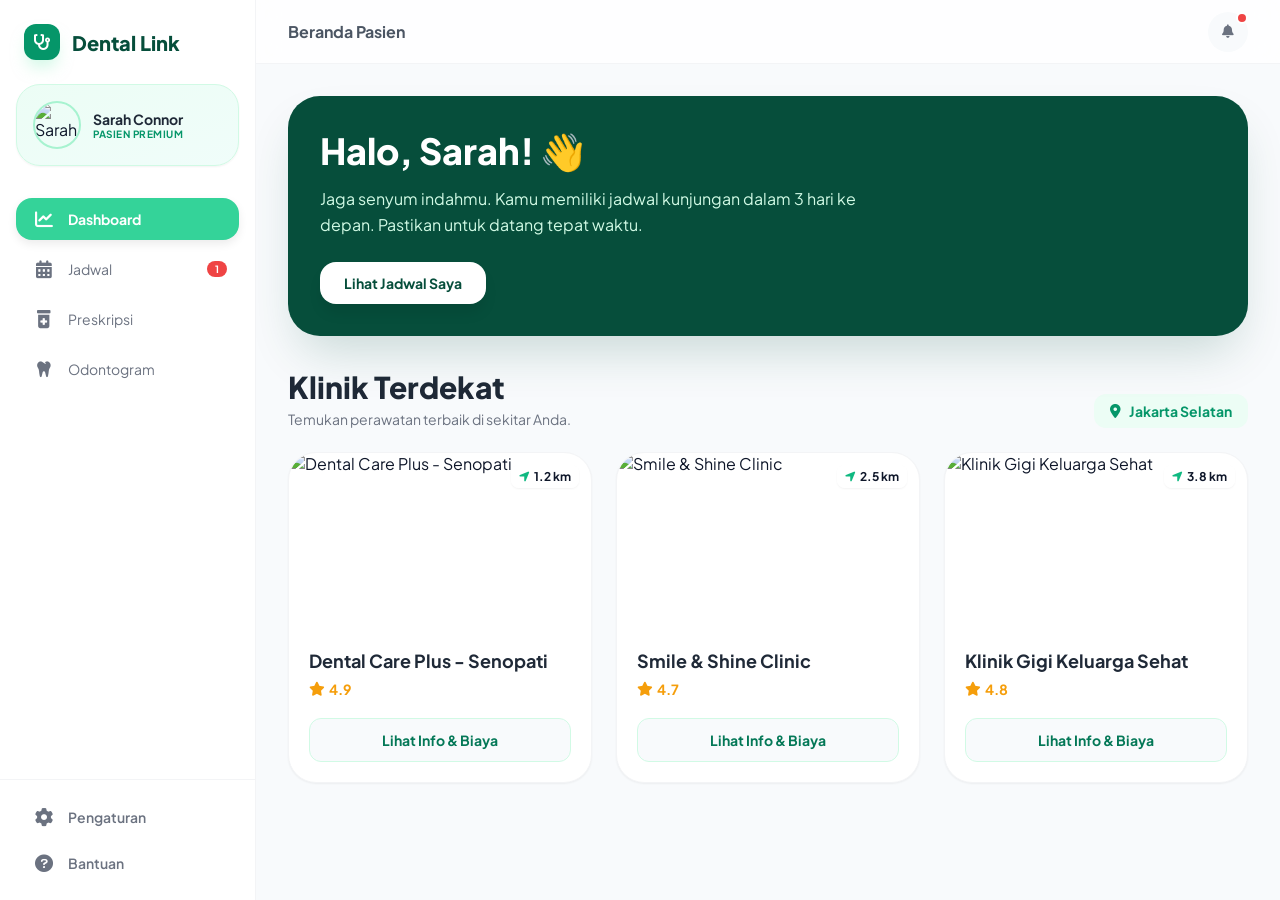
==== dashboard.html @ 9c57021f "dental link" ====
<!DOCTYPE html>
<html lang="id">
<head>
<meta charset="UTF-8">
<meta name="viewport" content="width=device-width, initial-scale=1.0">
<title>Dental Link - Dashboard</title>
<link href="https://cdnjs.cloudflare.com/ajax/libs/font-awesome/6.0.0/css/all.min.css" rel="stylesheet">
<link rel="stylesheet" href="dashboard.css">
</head>
<body>

<aside class="sidebar">
<div class="sidebar-brand">
<div class="brand-icon">
<i class="fa-solid fa-stethoscope"></i>
</div>
<h1 class="brand-title">Dental Link</h1>
</div>

<div class="sidebar-profile-wrapper">
<div class="sidebar-profile">
<div class="profile-avatar">
<img src="https://api.dicebear.com/7.x/avataaars/svg?seed=SarahConnor&backgroundColor=b6e3f4" alt="Sarah Connor">
</div>
<div class="profile-info">
<p class="profile-name">Sarah Connor</p>
<p class="profile-status">Pasien Premium</p>
</div>
</div>
</div>

<nav class="sidebar-nav">
<a href="dashboard.html" class="nav-item active">
<i class="fa-solid fa-chart-line nav-icon"></i>
<span>Dashboard</span>
</a>
<a href="schedule.html" class="nav-item">
<i class="fa-solid fa-calendar-days nav-icon"></i>
<span>Jadwal</span>
<span class="badge-red-nav">1</span>
</a>
<a href="prescriptions.html" class="nav-item">
<i class="fa-solid fa-prescription-bottle-medical nav-icon"></i>
<span>Preskripsi</span>
</a>
<a href="odontogram.html" class="nav-item">
<i class="fa-solid fa-tooth nav-icon"></i>
<span>Odontogram</span>
</a>
</nav>

<div class="sidebar-footer">
<button class="nav-item">
<i class="fa-solid fa-gear nav-icon"></i>
<span class="font-semibold">Pengaturan</span>
</button>
<button class="nav-item">
<i class="fa-solid fa-circle-question nav-icon"></i>
<span class="font-semibold">Bantuan</span>
</button>
</div>
</aside>

<div class="main-wrapper">
<header class="topbar">
<h2 class="topbar-title">Beranda Pasien</h2>
<div class="topbar-actions">
<button class="btn-notification">
<i class="fa-solid fa-bell"></i>
<span class="notification-dot"></span>
</button>
</div>
</header>

<main class="dashboard-content fade-in">
<div class="hero-card">
<div class="hero-pattern"></div>
<div class="hero-content">
<h2 class="hero-title">Halo, Sarah! 👋</h2>
<p class="hero-text">
Jaga senyum indahmu. Kamu memiliki jadwal kunjungan dalam 3 hari ke depan. Pastikan untuk datang tepat waktu.
</p>
<a href="schedule.html">
<button class="btn-hero">Lihat Jadwal Saya</button>
</a>
</div>
</div>

<div class="section-header">
<div>
<h3 class="section-title">Klinik Terdekat</h3>
<p class="section-subtitle">Temukan perawatan terbaik di sekitar Anda.</p>
</div>
<div class="location-badge">
<i class="fa-solid fa-location-dot"></i>
Jakarta Selatan
</div>
</div>

<div id="clinics-container" class="clinics-grid"></div>
</main>
</div>

<div id="clinic-modal" class="modal-overlay">
<div class="modal-content modal-animate">
<button onclick="closeModal()" class="btn-close-modal">
<i class="fa-solid fa-xmark"></i>
</button>

<div id="modal-image" class="modal-image"></div>

<div class="modal-body">
<div class="modal-header-info">
<div class="modal-tags">
<span class="tag-available">Tersedia</span>
<span class="tag-rating">
<i class="fa-solid fa-star"></i>
<span id="modal-rating"></span>
</span>
</div>
<h2 id="modal-title" class="modal-title-text"></h2>
<p id="modal-address" class="modal-address-text"></p>
</div>

<div class="modal-services">
<h3 class="services-title">
<i class="fa-solid fa-tag text-emerald-500"></i>
Estimasi Biaya Layanan
</h3>
<div class="table-container">
<table class="services-table">
<tbody id="modal-costs"></tbody>
</table>
</div>
</div>

<div class="modal-actions">
<button onclick="toggleChat()" class="btn-chat">
<i class="fa-solid fa-message"></i>
Chat
</button>
<button onclick="makeAppointment()" class="btn-appoint">
<i class="fa-solid fa-calendar-plus"></i>
Buat Janji
</button>
</div>
</div>
</div>
</div>

<div id="chat-widget" class="chat-widget">
<div class="chat-header">
<div class="chat-header-info">
<div class="chat-icon">
<i class="fa-solid fa-user-doctor"></i>
</div>
<div>
<h4 id="chat-clinic-name" class="chat-title">Klinik</h4>
<p class="chat-status">Online</p>
</div>
</div>
<button onclick="closeChat()" class="btn-close-chat">
<i class="fa-solid fa-xmark"></i>
</button>
</div>

<div id="chat-messages" class="chat-messages"></div>

<div class="chat-input-area">
<input id="chat-input" type="text" placeholder="Ketik pesan..." class="chat-input">
<button onclick="sendMessage()" class="btn-send">
<i class="fa-solid fa-paper-plane"></i>
</button>
</div>
</div>

<div id="toast-container" class="toast-container"></div>

<script src="dashboard.js"></script>
</body>
</html>
---- dashboard.css ----
@import url('https://fonts.googleapis.com/css2?family=Plus+Jakarta+Sans:wght@400;500;600;700;800&display=swap');

:root {
--emerald-50: #ecfdf5;
--emerald-100: #d1fae5;
--emerald-200: #a7f3d0;
--emerald-400: #34d399;
--emerald-500: #10b981;
--emerald-600: #059669;
--emerald-700: #047857;
--emerald-900: #064e3b;
--teal-50: #f0fdfa;
--slate-50: #f8fafc;
--slate-100: #f1f5f9;
--slate-900: #0f172a;
--gray-50: #f9fafb;
--gray-100: #f3f4f6;
--gray-200: #e5e7eb;
--gray-400: #9ca3af;
--gray-500: #6b7280;
--gray-600: #4b5563;
--gray-700: #374151;
--gray-800: #1f2937;
--amber-500: #f59e0b;
--red-500: #ef4444;
}

* {
margin: 0;
padding: 0;
box-sizing: border-box;
}

body {
font-family: 'Plus Jakarta Sans', sans-serif;
background-color: var(--slate-50);
color: var(--slate-900);
overflow-x: hidden;
}

a {
text-decoration: none;
}

button {
cursor: pointer;
border: none;
background: transparent;
font-family: inherit;
}

input {
font-family: inherit;
outline: none;
}

::-webkit-scrollbar {
width: 6px;
height: 6px;
}

::-webkit-scrollbar-track {
background: var(--slate-100);
}

::-webkit-scrollbar-thumb {
background: #cbd5e1;
border-radius: 999px;
}

.font-semibold { font-weight: 600; }
.text-emerald-500 { color: var(--emerald-500); }

@keyframes fadeIn {
from { opacity: 0; transform: translateY(10px); }
to { opacity: 1; transform: translateY(0); }
}

@keyframes modalUp {
from { opacity: 0; transform: translateY(20px) scale(0.95); }
to { opacity: 1; transform: translateY(0) scale(1); }
}

.fade-in { animation: fadeIn 0.4s ease; }
.modal-animate { animation: modalUp 0.3s ease forwards; }

.sidebar {
width: 256px;
height: 100vh;
background-color: #fff;
border-right: 1px solid var(--gray-100);
display: flex;
flex-direction: column;
position: fixed;
left: 0;
top: 0;
z-index: 20;
}

.sidebar-brand {
padding: 24px;
display: flex;
align-items: center;
gap: 12px;
}

.brand-icon {
width: 36px;
height: 36px;
border-radius: 12px;
background-color: var(--emerald-600);
color: #fff;
display: flex;
align-items: center;
justify-content: center;
box-shadow: 0 10px 15px -3px rgba(167, 243, 208, 0.5);
}

.brand-title {
font-size: 20px;
font-weight: 800;
color: var(--emerald-900);
}

.sidebar-profile-wrapper {
padding: 0 16px 32px 16px;
}

.sidebar-profile {
background: linear-gradient(to bottom right, var(--emerald-50), var(--teal-50));
border-radius: 24px;
border: 1px solid var(--emerald-100);
padding: 16px;
display: flex;
align-items: center;
gap: 12px;
box-shadow: 0 1px 2px rgba(0, 0, 0, 0.05);
}

.profile-avatar {
width: 48px;
height: 48px;
border-radius: 50%;
overflow: hidden;
border: 2px solid var(--emerald-200);
flex-shrink: 0;
}

.profile-avatar img {
width: 100%;
height: 100%;
object-fit: cover;
}

.profile-name {
font-weight: 700;
color: var(--gray-800);
font-size: 14px;
}

.profile-status {
font-size: 10px;
text-transform: uppercase;
letter-spacing: 0.05em;
font-weight: 700;
color: var(--emerald-600);
}

.sidebar-nav {
flex: 1;
padding: 0 16px;
display: flex;
flex-direction: column;
gap: 8px;
}

.nav-item {
width: 100%;
display: flex;
align-items: center;
gap: 12px;
padding: 12px 16px;
border-radius: 16px;
transition: all 0.3s;
color: var(--gray-500);
font-size: 14px;
position: relative;
}

.nav-icon {
font-size: 18px;
width: 24px;
text-align: center;
}

.nav-item:not(.active):hover {
background-color: var(--emerald-50);
color: var(--emerald-600);
}

.nav-item.active {
background-color: var(--emerald-400);
color: #fff;
font-weight: 700;
box-shadow: 0 4px 10px rgba(0, 0, 0, 0.08);
}

.badge-red-nav {
position: absolute;
right: 12px;
top: 50%;
transform: translateY(-50%);
background-color: var(--red-500);
color: #fff;
font-size: 10px;
font-weight: 700;
padding: 2px 8px;
border-radius: 999px;
}

.sidebar-footer {
padding: 16px;
border-top: 1px solid var(--gray-100);
display: flex;
flex-direction: column;
gap: 4px;
}

.main-wrapper {
margin-left: 256px;
min-height: 100vh;
display: flex;
flex-direction: column;
}

.topbar {
height: 64px;
background-color: rgba(255, 255, 255, 0.8);
backdrop-filter: blur(12px);
border-bottom: 1px solid var(--gray-100);
position: sticky;
top: 0;
z-index: 10;
display: flex;
align-items: center;
justify-content: space-between;
padding: 0 32px;
}

.topbar-title {
font-weight: 700;
color: var(--gray-600);
font-size: 16px;
}

.topbar-actions {
display: flex;
align-items: center;
gap: 16px;
}

.btn-notification {
width: 40px;
height: 40px;
border-radius: 50%;
background-color: var(--slate-50);
color: var(--gray-500);
display: flex;
align-items: center;
justify-content: center;
position: relative;
transition: color 0.3s;
}

.btn-notification:hover {
color: var(--emerald-600);
}

.notification-dot {
position: absolute;
top: 0;
right: 0;
width: 12px;
height: 12px;
border-radius: 50%;
background-color: var(--red-500);
border: 2px solid #fff;
}

.dashboard-content {
flex: 1;
padding: 32px;
}

.hero-card {
background-color: var(--emerald-900);
border-radius: 32px;
padding: 32px;
color: #fff;
position: relative;
overflow: hidden;
box-shadow: 0 25px 50px -12px rgba(6, 78, 59, 0.2);
margin-bottom: 32px;
}

.hero-pattern {
position: absolute;
inset: 0;
opacity: 0.1;
background-image: url('https://www.transparenttextures.com/patterns/cubes.png');
}

.hero-content {
position: relative;
z-index: 10;
}

.hero-title {
font-size: 36px;
font-weight: 800;
margin-bottom: 12px;
}

.hero-text {
color: var(--emerald-100);
max-width: 576px;
line-height: 1.625;
}

.btn-hero {
margin-top: 24px;
background-color: #fff;
color: var(--emerald-900);
padding: 12px 24px;
border-radius: 16px;
font-weight: 700;
font-size: 14px;
transition: background-color 0.3s;
box-shadow: 0 10px 15px -3px rgba(0, 0, 0, 0.1);
}

.btn-hero:hover {
background-color: var(--emerald-50);
}

.section-header {
display: flex;
justify-content: space-between;
align-items: flex-end;
margin-bottom: 24px;
}

.section-title {
font-size: 30px;
font-weight: 800;
color: var(--gray-800);
}

.section-subtitle {
font-size: 14px;
color: var(--gray-500);
margin-top: 4px;
}

.location-badge {
display: flex;
align-items: center;
gap: 8px;
background-color: var(--emerald-50);
color: var(--emerald-600);
padding: 8px 16px;
border-radius: 12px;
font-size: 14px;
font-weight: 700;
}

.clinics-grid {
display: grid;
grid-template-columns: 1fr;
gap: 24px;
}

@media (min-width: 768px) {
.clinics-grid { grid-template-columns: repeat(2, 1fr); }
}

@media (min-width: 1024px) {
.clinics-grid { grid-template-columns: repeat(3, 1fr); }
}

.clinic-card {
background-color: #fff;
border-radius: 28px;
overflow: hidden;
border: 1px solid var(--gray-100);
box-shadow: 0 1px 2px rgba(0, 0, 0, 0.05);
transition: all 0.3s;
cursor: pointer;
display: flex;
flex-direction: column;
}

.clinic-card:hover {
box-shadow: 0 20px 25px -5px rgba(0, 0, 0, 0.1);
}

.clinic-image-wrapper {
height: 176px;
overflow: hidden;
position: relative;
}

.clinic-image-wrapper img {
width: 100%;
height: 100%;
object-fit: cover;
transition: transform 0.5s;
}

.clinic-card:hover .clinic-image-wrapper img {
transform: scale(1.05);
}

.clinic-distance {
position: absolute;
top: 12px;
right: 12px;
background-color: rgba(255, 255, 255, 0.9);
backdrop-filter: blur(4px);
padding: 4px 8px;
border-radius: 8px;
font-size: 12px;
font-weight: 700;
display: flex;
align-items: center;
gap: 4px;
box-shadow: 0 1px 2px rgba(0, 0, 0, 0.05);
}

.clinic-content {
padding: 20px;
flex: 1;
display: flex;
flex-direction: column;
justify-content: space-between;
}

.clinic-name {
font-weight: 700;
color: var(--gray-800);
font-size: 18px;
margin-bottom: 8px;
transition: color 0.3s;
}

.clinic-card:hover .clinic-name {
color: var(--emerald-600);
}

.clinic-rating {
color: var(--amber-500);
font-size: 14px;
font-weight: 700;
display: flex;
align-items: center;
gap: 4px;
margin-bottom: 20px;
}

.btn-card {
width: 100%;
padding: 12px;
border-radius: 12px;
background-color: var(--slate-50);
border: 1px solid var(--emerald-100);
color: var(--emerald-700);
font-weight: 700;
font-size: 14px;
transition: all 0.3s;
text-align: center;
}

.clinic-card:hover .btn-card {
background-color: var(--emerald-600);
color: #fff;
}

.modal-overlay {
position: fixed;
inset: 0;
background-color: rgba(15, 23, 42, 0.5);
backdrop-filter: blur(4px);
z-index: 50;
display: none;
align-items: center;
justify-content: center;
padding: 16px;
}

.modal-overlay.show {
display: flex;
}

.modal-content {
background-color: #fff;
border-radius: 32px;
width: 100%;
max-width: 672px;
overflow: hidden;
box-shadow: 0 25px 50px -12px rgba(0, 0, 0, 0.25);
position: relative;
}

.btn-close-modal {
position: absolute;
top: 16px;
right: 16px;
width: 40px;
height: 40px;
border-radius: 50%;
background-color: rgba(0, 0, 0, 0.4);
color: #fff;
display: flex;
align-items: center;
justify-content: center;
z-index: 10;
transition: background-color 0.3s;
}

.btn-close-modal:hover {
background-color: rgba(0, 0, 0, 0.6);
}

.modal-image {
height: 208px;
background-size: cover;
background-position: center;
}

.modal-body {
padding: 32px;
}

.modal-header-info {
margin-bottom: 32px;
}

.modal-tags {
display: flex;
align-items: center;
gap: 8px;
margin-bottom: 8px;
}

.tag-available {
background-color: var(--emerald-100);
color: var(--emerald-700);
font-size: 10px;
text-transform: uppercase;
letter-spacing: 0.05em;
font-weight: 700;
padding: 4px 8px;
border-radius: 6px;
}

.tag-rating {
font-size: 14px;
font-weight: 700;
color: var(--amber-500);
display: flex;
align-items: center;
gap: 4px;
}

.modal-title-text {
font-size: 30px;
font-weight: 800;
color: var(--gray-800);
margin-bottom: 8px;
}

.modal-address-text {
font-size: 14px;
color: var(--gray-500);
display: flex;
align-items: flex-start;
gap: 8px;
}

.modal-services {
margin-bottom: 32px;
}

.services-title {
font-weight: 700;
font-size: 18px;
margin-bottom: 16px;
display: flex;
align-items: center;
gap: 8px;
}

.table-container {
background-color: var(--slate-50);
border-radius: 16px;
border: 1px solid var(--slate-100);
overflow: hidden;
}

.services-table {
width: 100%;
font-size: 14px;
border-collapse: collapse;
}

.services-table tr {
border-bottom: 1px solid var(--slate-100);
}

.services-table tr:last-child {
border-bottom: none;
}

.services-table td {
padding: 12px 16px;
}

.services-table td:first-child {
font-weight: 600;
color: var(--gray-700);
}

.services-table td:last-child {
text-align: right;
font-weight: 700;
color: var(--emerald-600);
}

.modal-actions {
display: flex;
gap: 16px;
}

.btn-chat {
flex: 1;
background-color: var(--emerald-50);
border: 1px solid var(--emerald-200);
color: var(--emerald-700);
font-weight: 700;
padding: 16px;
border-radius: 16px;
display: flex;
align-items: center;
justify-content: center;
gap: 12px;
transition: background-color 0.3s;
}

.btn-chat:hover {
background-color: var(--emerald-100);
}

.btn-appoint {
flex: 2;
background-color: var(--emerald-600);
color: #fff;
font-weight: 700;
padding: 16px;
border-radius: 16px;
display: flex;
align-items: center;
justify-content: center;
gap: 12px;
transition: background-color 0.3s;
box-shadow: 0 10px 15px -3px rgba(167, 243, 208, 0.5);
}

.btn-appoint:hover {
background-color: var(--emerald-700);
}

.chat-widget {
position: fixed;
bottom: 24px;
right: 24px;
width: 340px;
height: 450px;
background-color: #fff;
border-radius: 24px;
box-shadow: 0 25px 50px -12px rgba(0, 0, 0, 0.25);
border: 1px solid var(--gray-100);
display: none;
flex-direction: column;
overflow: hidden;
z-index: 60;
}

.chat-widget.show {
display: flex;
}

.chat-header {
background-color: var(--emerald-600);
color: #fff;
padding: 16px;
display: flex;
align-items: center;
justify-content: space-between;
}

.chat-header-info {
display: flex;
align-items: center;
gap: 12px;
}

.chat-icon {
width: 40px;
height: 40px;
border-radius: 50%;
background-color: rgba(255, 255, 255, 0.2);
display: flex;
align-items: center;
justify-content: center;
}

.chat-title {
font-weight: 700;
font-size: 14px;
}

.chat-status {
font-size: 10px;
color: var(--emerald-100);
}

.btn-close-chat {
width: 32px;
height: 32px;
border-radius: 50%;
display: flex;
align-items: center;
justify-content: center;
color: #fff;
transition: background-color 0.3s;
}

.btn-close-chat:hover {
background-color: rgba(255, 255, 255, 0.1);
}

.chat-messages {
flex: 1;
padding: 16px;
overflow-y: auto;
background-color: var(--slate-50);
display: flex;
flex-direction: column;
gap: 12px;
}

.chat-msg-received {
background-color: #fff;
padding: 12px;
border-radius: 16px 16px 16px 2px;
box-shadow: 0 1px 2px rgba(0, 0, 0, 0.05);
max-width: 80%;
font-size: 14px;
color: var(--gray-700);
border: 1px solid var(--gray-100);
}

.chat-msg-sent {
background-color: var(--emerald-600);
color: #fff;
padding: 12px;
border-radius: 16px 16px 2px 16px;
max-width: 80%;
align-self: flex-end;
font-size: 14px;
}

.chat-input-area {
padding: 12px;
border-top: 1px solid var(--gray-100);
background-color: #fff;
display: flex;
gap: 8px;
}

.chat-input {
flex: 1;
background-color: var(--slate-50);
border: 1px solid var(--gray-200);
border-radius: 12px;
padding: 8px 16px;
font-size: 14px;
transition: border-color 0.3s;
}

.chat-input:focus {
border-color: var(--emerald-500);
}

.btn-send {
width: 40px;
height: 40px;
border-radius: 12px;
background-color: var(--emerald-600);
color: #fff;
display: flex;
align-items: center;
justify-content: center;
transition: background-color 0.3s;
}

.btn-send:hover {
background-color: var(--emerald-700);
}

.toast-container {
position: fixed;
top: 24px;
right: 24px;
z-index: 100;
display: flex;
flex-direction: column;
gap: 12px;
}

.toast-item {
background-color: #fff;
padding: 16px 20px;
border-radius: 16px;
box-shadow: 0 25px 50px -12px rgba(0, 0, 0, 0.25);
border: 1px solid var(--gray-100);
display: flex;
align-items: center;
gap: 12px;
animation: modalUp 0.3s ease forwards;
}

.toast-text {
font-weight: 700;
font-size: 14px;
color: var(--gray-700);
}
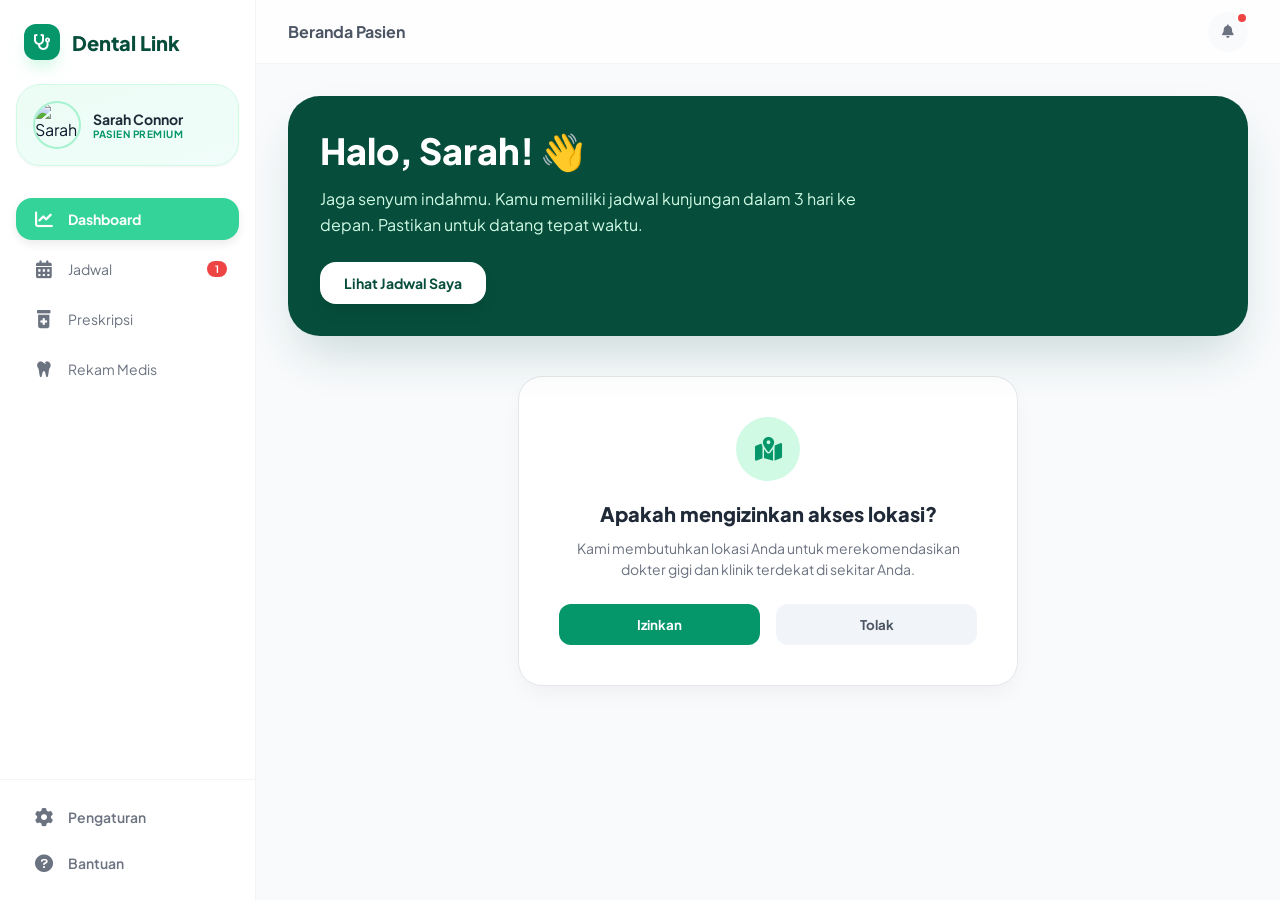
==== commit 88a08b50: "TA 6" ====
--- a/dashboard.html
+++ b/dashboard.html
@@ -45,7 +45,7 @@
 </a>
 <a href="odontogram.html" class="nav-item">
 <i class="fa-solid fa-tooth nav-icon"></i>
-<span>Odontogram</span>
+<span>Rekam Medis</span>
 </a>
 </nav>
 
@@ -86,21 +86,66 @@
 </div>
 </div>
 
-<div class="section-header">
+<!-- KARTU PERMINTAAN LOKASI -->
+<div id="location-prompt" class="location-prompt-card fade-in">
+<div class="prompt-icon">
+<i class="fa-solid fa-map-location-dot"></i>
+</div>
+<h3>Apakah mengizinkan akses lokasi?</h3>
+<p>Kami membutuhkan lokasi Anda untuk merekomendasikan dokter gigi dan klinik terdekat di sekitar Anda.</p>
+<div class="prompt-actions">
+<button onclick="handleLocationAllow()" class="btn-allow">Izinkan</button>
+<button onclick="handleLocationDeny()" class="btn-deny">Tolak</button>
+</div>
+</div>
+
+<!-- KARTU INPUT LOKASI MANUAL (Disembunyikan awalnya) -->
+<div id="manual-location-form" class="location-prompt-card hidden fade-in">
+<div class="prompt-icon" style="background-color: var(--amber-100); color: var(--amber-500);">
+<i class="fa-solid fa-location-crosshairs"></i>
+</div>
+<h3>Masukkan Lokasi Manual</h3>
+<p>Silakan masukkan kota dan provinsi agar kami dapat menyesuaikan rekomendasi klinik.</p>
+<div class="manual-inputs">
+<input type="text" id="input-city" placeholder="Kota (Contoh: Jakarta Selatan)" class="form-input">
+<input type="text" id="input-province" placeholder="Provinsi (Contoh: DKI Jakarta)" class="form-input">
+<button onclick="submitManualLocation()" class="btn-allow" style="width: 100%;">Cari Klinik</button>
+</div>
+</div>
+
+<!-- HEADER KLINIK & FITUR SORTING (Disembunyikan awalnya) -->
+<div id="clinics-section-header" class="section-header hidden fade-in">
 <div>
-<h3 class="section-title">Klinik Terdekat</h3>
+<h3 class="section-title">Klinik Rekomendasi</h3>
 <p class="section-subtitle">Temukan perawatan terbaik di sekitar Anda.</p>
+</div>
+<div class="header-controls">
+<!-- Kontrol Pengurutan (Sorting Controls) -->
+<div class="sort-container">
+<i class="fa-solid fa-arrow-down-up-wide sort-icon"></i>
+<select id="sort-by" onchange="applySorting()" class="sort-select">
+<option value="default">Urutkan: Bawaan</option>
+<option value="rating-desc">Rating: Tertinggi ke Terendah</option>
+<option value="rating-asc">Rating: Terendah ke Tertinggi</option>
+<option value="price-asc">Harga: Terendah ke Tertinggi</option>
+<option value="price-desc">Harga: Tertinggi ke Terendah</option>
+<option value="distance-asc">Jarak: Terdekat ke Terjauh</option>
+<option value="distance-desc">Jarak: Terjauh ke Terdekat</option>
+</select>
 </div>
 <div class="location-badge">
 <i class="fa-solid fa-location-dot"></i>
-Jakarta Selatan
-</div>
-</div>
-
-<div id="clinics-container" class="clinics-grid"></div>
+<span id="location-text">Mencari lokasi...</span>
+</div>
+</div>
+</div>
+
+<!-- DAFTAR KLINIK (Disembunyikan awalnya) -->
+<div id="clinics-container" class="clinics-grid hidden fade-in"></div>
 </main>
 </div>
 
+<!-- MODAL KLINIK -->
 <div id="clinic-modal" class="modal-overlay">
 <div class="modal-content modal-animate">
 <button onclick="closeModal()" class="btn-close-modal">
@@ -139,7 +184,7 @@
 <i class="fa-solid fa-message"></i>
 Chat
 </button>
-<button onclick="makeAppointment()" class="btn-appoint">
+<button id="btn-appoint-action" class="btn-appoint">
 <i class="fa-solid fa-calendar-plus"></i>
 Buat Janji
 </button>
@@ -148,6 +193,48 @@
 </div>
 </div>
 
+<!-- MODAL FORM BUAT JANJI -->
+<div id="appointment-modal" class="modal-overlay">
+    <div class="modal-content modal-animate" style="max-width: 500px;">
+        <button onclick="closeAppointmentForm()" class="btn-close-modal">
+            <i class="fa-solid fa-xmark"></i>
+        </button>
+        <div class="modal-body">
+            <h3 class="services-title" style="margin-bottom: 24px;">
+                <i class="fa-solid fa-calendar-plus text-emerald-500"></i>
+                Formulir Janji Temu
+            </h3>
+            
+            <div class="form-group">
+                <label class="form-label">Nama Pasien</label>
+                <input type="text" id="appt-name" class="form-input" placeholder="Masukkan nama pasien" value="Sarah Connor">
+            </div>
+            
+            <div class="form-group">
+                <label class="form-label">Tanggal Kunjungan</label>
+                <input type="date" id="appt-date" class="form-input">
+            </div>
+            
+            <div class="form-group">
+                <label class="form-label">Waktu Kunjungan (Jam)</label>
+                <input type="time" id="appt-time" class="form-input">
+            </div>
+            
+            <div class="form-group">
+                <label class="form-label">Pilihan Layanan</label>
+                <select id="appt-service" class="form-input">
+                    <!-- Diisi dinamis lewat JS -->
+                </select>
+            </div>
+            
+            <button onclick="submitAppointment()" class="btn-appoint" style="width: 100%; margin-top: 24px; display: flex; align-items: center; justify-content: center; gap: 8px;">
+                <i class="fa-solid fa-circle-check"></i> Simpan Janji Temu
+            </button>
+        </div>
+    </div>
+</div>
+
+<!-- WIDGET CHAT -->
 <div id="chat-widget" class="chat-widget">
 <div class="chat-header">
 <div class="chat-header-info">
--- a/dashboard.css
+++ b/dashboard.css
@@ -21,6 +21,7 @@
 --gray-600: #4b5563;
 --gray-700: #374151;
 --gray-800: #1f2937;
+--amber-100: #fef3c7;
 --amber-500: #f59e0b;
 --red-500: #ef4444;
 }
@@ -49,7 +50,7 @@
 font-family: inherit;
 }
 
-input {
+input, select {
 font-family: inherit;
 outline: none;
 }
@@ -70,6 +71,7 @@
 
 .font-semibold { font-weight: 600; }
 .text-emerald-500 { color: var(--emerald-500); }
+.hidden { display: none !important; }
 
 @keyframes fadeIn {
 from { opacity: 0; transform: translateY(10px); }
@@ -343,11 +345,107 @@
 background-color: var(--emerald-50);
 }
 
+/* KARTU PROMPT LOKASI BARU */
+.location-prompt-card {
+background-color: #fff;
+border-radius: 24px;
+padding: 40px;
+text-align: center;
+max-width: 500px;
+margin: 40px auto;
+border: 1px solid var(--gray-200);
+box-shadow: 0 10px 25px -5px rgba(0, 0, 0, 0.05);
+}
+
+.prompt-icon {
+width: 64px;
+height: 64px;
+background-color: var(--emerald-100);
+color: var(--emerald-600);
+border-radius: 50%;
+display: flex;
+align-items: center;
+justify-content: center;
+font-size: 24px;
+margin: 0 auto 20px auto;
+}
+
+.location-prompt-card h3 {
+font-size: 20px;
+font-weight: 800;
+color: var(--gray-800);
+margin-bottom: 12px;
+}
+
+.location-prompt-card p {
+color: var(--gray-500);
+font-size: 14px;
+line-height: 1.5;
+margin-bottom: 24px;
+}
+
+.prompt-actions {
+display: flex;
+gap: 16px;
+justify-content: center;
+}
+
+.btn-allow {
+background-color: var(--emerald-600);
+color: #fff;
+font-weight: 700;
+padding: 12px 24px;
+border-radius: 12px;
+transition: background-color 0.3s;
+flex: 1;
+}
+
+.btn-allow:hover {
+background-color: var(--emerald-700);
+}
+
+.btn-deny {
+background-color: var(--slate-100);
+color: var(--gray-600);
+font-weight: 700;
+padding: 12px 24px;
+border-radius: 12px;
+transition: background-color 0.3s;
+flex: 1;
+}
+
+.btn-deny:hover {
+background-color: var(--slate-200);
+}
+
+.manual-inputs {
+display: flex;
+flex-direction: column;
+gap: 12px;
+}
+
+.form-input {
+width: 100%;
+padding: 12px 16px;
+border-radius: 12px;
+border: 1px solid var(--gray-200);
+background-color: var(--slate-50);
+font-size: 14px;
+transition: border-color 0.3s;
+}
+
+.form-input:focus {
+border-color: var(--emerald-500);
+}
+
+/* SECTION HEADER & SORT CONTROLS */
 .section-header {
 display: flex;
 justify-content: space-between;
-align-items: flex-end;
+align-items: center;
 margin-bottom: 24px;
+flex-wrap: wrap;
+gap: 16px;
 }
 
 .section-title {
@@ -362,13 +460,47 @@
 margin-top: 4px;
 }
 
+.header-controls {
+display: flex;
+align-items: center;
+gap: 12px;
+flex-wrap: wrap;
+}
+
+.sort-container {
+display: flex;
+align-items: center;
+background-color: #fff;
+border: 1px solid var(--gray-200);
+border-radius: 12px;
+padding: 6px 14px;
+gap: 8px;
+box-shadow: 0 1px 2px rgba(0, 0, 0, 0.05);
+}
+
+.sort-icon {
+color: var(--emerald-600);
+font-size: 14px;
+}
+
+.sort-select {
+border: none;
+background: transparent;
+color: var(--gray-700);
+font-size: 14px;
+font-weight: 600;
+cursor: pointer;
+outline: none;
+padding-right: 4px;
+}
+
 .location-badge {
 display: flex;
 align-items: center;
 gap: 8px;
 background-color: var(--emerald-50);
 color: var(--emerald-600);
-padding: 8px 16px;
+padding: 10px 16px;
 border-radius: 12px;
 font-size: 14px;
 font-weight: 700;
@@ -402,6 +534,7 @@
 
 .clinic-card:hover {
 box-shadow: 0 20px 25px -5px rgba(0, 0, 0, 0.1);
+transform: translateY(-2px);
 }
 
 .clinic-image-wrapper {
@@ -844,4 +977,43 @@
 font-weight: 700;
 font-size: 14px;
 color: var(--gray-700);
+}
+
+/* TAMBAHAN UNTUK FORM JANJI TEMU */
+.form-group {
+    margin-bottom: 16px;
+    text-align: left;
+}
+
+.form-label {
+    display: block;
+    font-size: 14px;
+    font-weight: 700;
+    color: var(--gray-700);
+    margin-bottom: 8px;
+}
+
+select.form-input {
+    appearance: none;
+    background-image: url("data:image/svg+xml;charset=UTF-8,%3csvg xmlns='http://www.w3.org/2000/svg' viewBox='0 0 24 24' fill='none' stroke='currentColor' stroke-width='2' stroke-linecap='round' stroke-linejoin='round'%3e%3cpolyline points='6 9 12 15 18 9'%3e%3c/polyline%3e%3c/svg%3e");
+    background-repeat: no-repeat;
+    background-position: right 16px center;
+    background-size: 16px;
+    padding-right: 40px;
+}
+
+/* RESPONSIVE LAYOUT UNTUK FILTER */
+@media (max-width: 640px) {
+    .section-header {
+        flex-direction: column;
+        align-items: flex-start;
+    }
+    .header-controls {
+        width: 100%;
+        justify-content: space-between;
+    }
+    .sort-container, .location-badge {
+        flex: 1;
+        justify-content: center;
+    }
 }
